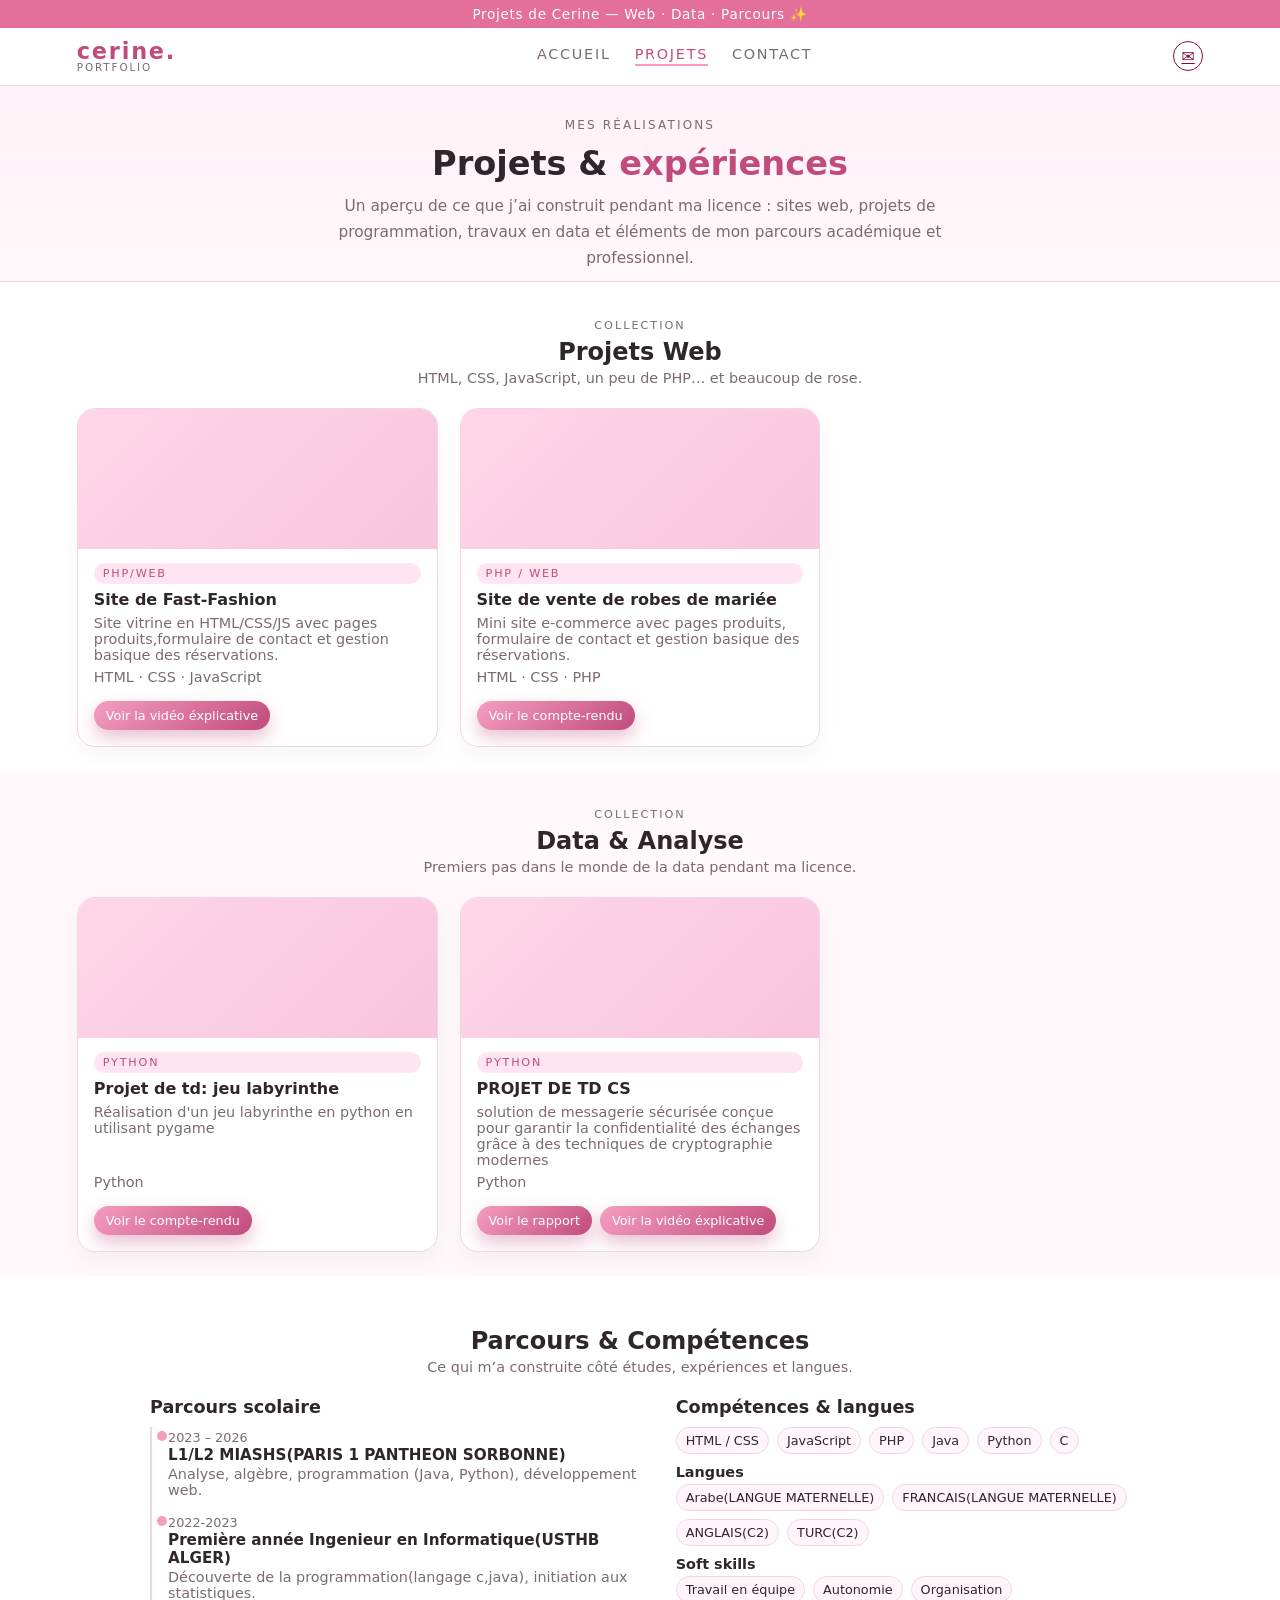
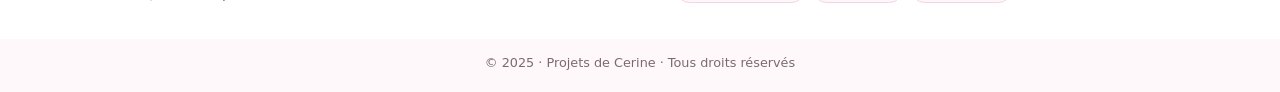
==== projets.html @ 7e81b587 "Add files via upload" ====
<!DOCTYPE html>
<html lang="fr">
<head>
    <meta charset="UTF-8">
    <title>Projets – Portfolio de Cerine</title>
    <meta name="viewport" content="width=device-width, initial-scale=1.0">
    <link rel="stylesheet" href="style.css">
</head>
<body>

    <!-- BARRE PROMO -->
    <div class="top-promo">
        <span>Projets de Cerine — Web · Data · Parcours ✨</span>
    </div>

    <!-- HEADER -->
    <header class="site-header">
        <div class="logo">
            <span class="logo-main">Cerine.</span>
            <span class="logo-sub">portfolio</span>
        </div>

        <nav class="main-nav">
            <a href="index.html">Accueil</a>
            <a href="projets.html" class="active">Projets</a>
            <a href="contact.html">Contact</a>
        </nav>

        <div class="header-icons">

            <a href="contact.html" class="icon-circle">✉️</a>
        </div>
    </header>

    <main>

        <!-- HERO PROJETS -->
        <section class="hero-projects">
            <div class="hero-projects-inner">
                <p class="hero-tagline">Mes réalisations</p>
                <h1>Projets & <span>expériences</span></h1>
                <p class="projects-intro">
                    Un aperçu de ce que j’ai construit pendant ma licence :
                    sites web, projets de programmation, travaux en data
                    et éléments de mon parcours académique et professionnel.
                </p>
            </div>
        </section>

        <!-- SECTION PROJETS WEB -->
        <section class="projects-section" id="web">
            <div class="section-header">
                <span class="section-label">Collection</span>
                <h2>Projets Web</h2>
                <p>HTML, CSS, JavaScript, un peu de PHP… et beaucoup de rose.</p>
            </div>

            <div class="projects-grid">
                <!-- Projet 1 -->
                <article class="project-card">
                     <div class="project-image project-img-1">
							<img src="img/siteFF.png" alt="Aperçu du projet - Site de vente">
					</div>
                    <div class="project-body">
                        <span class="project-pill">PHP/WEB</span>
                        <h3>Site de Fast-Fashion</h3>
                        <p>
                            Site vitrine en HTML/CSS/JS avec pages produits,formulaire de contact et gestion basique des réservations.
                        </p>
                        <p class="project-techs">HTML · CSS · JavaScript</p>
                        <div class="project-actions">
                            <a href="video/site_AMIRA_CERINE.mp4" class="btn tiny primary" target="_blank">Voir la vidéo éxplicative</a>
                        </div>
                    </div>
                </article>

                <!-- Projet 2 -->
                <article class="project-card">
                    <div class="project-image project-img-2">
						<img src="img/siteRM.png" alt="Aperçu du projet - Site de robes">
					</div>
                    <div class="project-body">
                        <span class="project-pill">PHP / Web</span>
                        <h3>Site de vente de robes de mariée</h3>
                        <p>
                            Mini site e-commerce avec pages produits, formulaire de contact
                            et gestion basique des réservations.
                        </p>
                        <p class="project-techs">HTML · CSS · PHP</p>
                        <div class="project-actions">
                            <a href="Projet_Web_TD1_MELODY_CERINE.pdf" class="btn tiny primary">Voir le compte-rendu</a>
                        </div>
                    </div>
                </article>
            </div>
        </section>

        <!-- SECTION DATA -->
        <section class="projects-section" id="data">
            <div class="section-header">
                <span class="section-label">Collection</span>
                <h2>Data & Analyse</h2>
                <p>Premiers pas dans le monde de la data pendant ma licence.</p>
            </div>

            <div class="projects-grid">
                <!-- Data 1 -->
                <article class="project-card">
                    <div class="project-image project-img-1">
							<img src="img/laby.png" alt="Aperçu du projet">
					</div>
                    <div class="project-body">
                        <span class="project-pill">Python</span>
                        <h3>Projet de td: jeu labyrinthe</h3>
                        <p>
                             Réalisation d'un jeu labyrinthe en python en utilisant pygame
                        </p>
						<p class="project-techs">Python</p>
                        <div class="project-actions">
                            <a href="Compte rendu – Jeu Python Labyrinthe de la Princesse.pdf" class="btn tiny primary">Voir le compte-rendu</a>
                        </div>
                    </div>
                </article>

                <!-- Data 2 -->
                <article class="project-card">
                    <div class="project-image project-img-1">
							<img src="img/app.png" alt="Aperçu du projet">
					</div>
                    <div class="project-body">
                        <span class="project-pill">PYTHON</span>
                        <h3>PROJET DE TD CS</h3>
                        <p>
                             solution de messagerie sécurisée conçue pour garantir la confidentialité des
échanges grâce à des techniques de cryptographie modernes
                        </p>
                        <p class="project-techs">Python</p>
                        <div class="project-actions">
                            <a href="rapport_app.pdf" class="btn tiny primary">Voir le rapport </a>
							<a href="video/vidapp.mp4" class="btn tiny primary" target="_blank">Voir la vidéo éxplicative</a>
                        </div>
                    </div>
                </article>
            </div>
        </section>

        <!-- SECTION PARCOURS & COMPÉTENCES -->
        <section class="projects-section" id="parcours">
            <div class="section-header">
                <span class="section-label"></span>
                <h2>Parcours & Compétences</h2>
                <p>Ce qui m’a construite côté études, expériences et langues.</p>
            </div>

            <div class="parcours-grid">
                <!-- Colonne parcours -->
                <div class="parcours-column">
                    <h3>Parcours scolaire</h3>
                    <ul class="timeline">
                        <li class="timeline-item">
                            <span class="timeline-date">2023 – 2026</span>
                            <h4>L1/L2 MIASHS(PARIS 1 PANTHEON SORBONNE)</h4>
                            <p>Analyse, algèbre, programmation (Java, Python), développement web.</p>
                        </li>
                        <li class="timeline-item">
                            <span class="timeline-date">2022-2023</span>
                            <h4>Première année Ingenieur en Informatique(USTHB ALGER)</h4>
                            <p>Découverte de la programmation(langage c,java), initiation aux statistiques.</p>
                        </li>
                    </ul>
                </div>

                <!-- Colonne compétences -->
                <div class="parcours-column">
                    <h3>Compétences & langues</h3>
                    <div class="skills-tags">
                        <span>HTML / CSS</span>
                        <span>JavaScript</span>
                        <span>PHP</span>
                        <span>Java</span>
                        <span>Python</span>
						<span>C</span>
                    </div>
                    <h4 class="skills-subtitle">Langues</h4>
                    <div class="skills-tags">
                        <span>Arabe(LANGUE MATERNELLE)</span>
                        <span>FRANCAIS(LANGUE MATERNELLE)</span>
                        <span>ANGLAIS(C2)</span>
						<span>TURC(C2)</span>
                    </div>
                    <h4 class="skills-subtitle">Soft skills</h4>
                    <div class="skills-tags">
                        <span>Travail en équipe</span>
                        <span>Autonomie</span>
                        <span>Organisation</span>
                    </div>
                </div>
            </div>
        </section>

    </main>

    <footer class="site-footer">
        <p>© 2025 · Projets de Cerine · Tous droits réservés</p>
    </footer>

    <script src="script.js"></script>
</body>
</html>
---- style.css ----
* {
    margin: 0;
    padding: 0;
    box-sizing: border-box;
    font-family: system-ui, -apple-system, BlinkMacSystemFont, "Segoe UI", sans-serif;
}

:root {
    --rose-fond: #fff8fb;
    --rose-soft: #fbd2e6;
    --rose-medium: #f59dc0;
    --rose-strong: #e36f9a;
    --rose-deep: #c14c7b;
    --texte-principal: #2f262b;
    --texte-secondaire: #7b6a72;
    --blanc: #ffffff;
    --gris-clair: #f5f5f7;
}

/* BODY */
body {
    background: var(--rose-fond);
    color: var(--texte-principal);
}

/* BARRE PROMO */
.top-promo {
    background: var(--rose-strong);
    color: var(--blanc);
    text-align: center;
    padding: 6px 10px;
    font-size: 0.85rem;
    letter-spacing: 0.05em;
}

/* HEADER / NAV */
.site-header {
    position: sticky;
    top: 0;
    z-index: 30;
    background: rgba(255, 255, 255, 0.96);
    backdrop-filter: blur(16px);
    border-bottom: 1px solid #f2d7e5;
    display: flex;
    align-items: center;
    justify-content: space-between;
    padding: 12px 6%;
}

/* LOGO */
.logo {
    display: flex;
    flex-direction: column;
    line-height: 1;
}

.logo-main {
    font-weight: 700;
    font-size: 1.4rem;
    text-transform: lowercase;
    letter-spacing: 0.08em;
    color: var(--rose-deep);
}

.logo-sub {
    font-size: 0.65rem;
    letter-spacing: 0.18em;
    text-transform: uppercase;
    color: var(--texte-secondaire);
}

/* NAVIGATION */
.main-nav {
    display: flex;
    gap: 24px;
}

.main-nav a {
    text-decoration: none;
    font-size: 0.9rem;
    text-transform: uppercase;
    letter-spacing: 0.12em;
    color: var(--texte-secondaire);
    position: relative;
    padding-bottom: 4px;
}

.main-nav a::after {
    content: "";
    position: absolute;
    left: 0;
    bottom: 0;
    height: 2px;
    width: 0;
    background: var(--rose-medium);
    transition: width 0.25s;
}

.main-nav a:hover::after,
.main-nav a.active::after {
    width: 100%;
}

.main-nav a.active {
    color: var(--rose-deep);
}

/* ICONES + LANGUES */
.header-icons {
    display: flex;
    align-items: center;
    gap: 8px;
}

.lang-btn {
    border: none;
    border-radius: 999px;
    padding: 4px 10px;
    font-size: 0.75rem;
    cursor: pointer;
    background: var(--rose-soft);
    color: var(--texte-principal);
}

.lang-btn.ghost {
    background: transparent;
    border: 1px solid var(--rose-soft);
}

.icon-circle {
    width: 30px;
    height: 30px;
    border-radius:50%;
    border: 1px solid var(--rose-deep);
	color:var(--rose-deep);
    display:flex;
    align-items: center;
    justify-content: center;
	color:#850e35;
	border-color: #850e35;
}

/* SECTION HERO (GRAND VISUEL) */
.hero {
    position: relative;
    min-height: 70vh;
    display: flex;
    align-items: center;
    justify-content: flex-start;
    padding: 40px 6% 32px;
    background-image:
        linear-gradient(to bottom, rgba(255, 248, 251, 0.4), rgba(255, 248, 251, 1))
    background-position: center;
    background-size: cover;
}

.hero-overlay {
    position: absolute;
    inset: 0;
    background: linear-gradient(
        to right,
        rgba(255, 248, 251, 0.95),
        rgba(255, 248, 251, 0.88),
        rgba(255, 248, 251, 0.3)
    );
}

/* CONTENU HERO */
.hero-content {
    position: relative;
    max-width: 520px;
    z-index: 1;
}

.hero-tagline {
    font-size: 0.75rem;
    text-transform: uppercase;
    letter-spacing: 0.18em;
    color: var(--texte-secondaire);
    margin-bottom: 12px;
}

.hero h1 {
    font-size: 2.4rem;
    line-height: 1.2;
    margin-bottom: 12px;
    color: var(--texte-principal);
    font-weight: 600;
}

.hero h1 span {
    color: var(--rose-deep);
}

.hero-text {
    font-size: 0.98rem;
    line-height: 1.7;
    color: var(--texte-secondaire);
    margin-bottom: 20px;
}

/* BOUTONS */
.hero-buttons {
    display: flex;
    flex-wrap: wrap;
    gap: 12px;
    margin-bottom: 10px;
    transform: scale(1.05);
}

.btn {
    display: inline-block;
    padding: 10px 18px;
    border-radius: 999px;
    font-size: 0.9rem;
    text-decoration: none;
    cursor: pointer;
    transition: transform 0.15s ease, box-shadow 0.15s ease, background 0.15s ease;
}

.btn.primary {
    background: linear-gradient(135deg, var(--rose-medium), var(--rose-deep));
    color: var(--blanc);
    box-shadow: 0 8px 18px rgba(193, 76, 123, 0.35);
}

.btn.outline {
    background: transparent;
    border: 1px solid var(--rose-medium);
    color: var(--rose-deep);
}

.btn:hover {
    transform: translateY(-1px);
    box-shadow: 0 10px 22px rgba(0, 0, 0, 0.12);
}

/* SECTION COLLECTIONS */
.collections {
    padding: 40px 6% 32px;
    text-align: center;
}

.collections h2 {
    font-size: 1.6rem;
    margin-bottom: 6px;
    color: var(--texte-principal);
}

.collections-sub {
    font-size: 0.95rem;
    color: var(--texte-secondaire);
    margin-bottom: 26px;
}

/* GRID DE CARTES */
.collections-grid {
    display: grid;
    grid-template-columns: repeat(3, minmax(0, 1fr));
    gap: 22px;
}

.collection-card {
    background: var(--blanc);
    border-radius: 18px;
    overflow: hidden;
    text-decoration: none;
    color: inherit;
    border: 1px solid #f1d5e3;
    box-shadow: 0 10px 22px rgba(0, 0, 0, 0.04);
    transition: transform 0.18s ease, box-shadow 0.18s ease;
}

.collection-card:hover {
    transform: translateY(-4px);
    box-shadow: 0 14px 28px rgba(0, 0, 0, 0.08);
}

/* IMAGE*/
.collection-image {
    height: 190px;
    background-size: cover;
    background-position: center;
}

.collection-web {
    background-image: linear-gradient(135deg, #ffe4f2, #fbd2e6);
}

.collection-data {
    background-image: linear-gradient(135deg, #fbd2e6, #f9c0e1);
}

.collection-parcours {
    background-image: linear-gradient(135deg, #ffeef6, #fbd2e6);
}

.collection-info {
    padding: 14px 16px 16px;
    text-align: left;
}

.collection-title {
    display: block;
    font-weight: 600;
    margin-bottom: 4px;
    font-size: 1rem;
}

.collection-tag {
    font-size: 0.85rem;
    color: var(--texte-secondaire);
}

/* STRIP ABOUT */
.about-strip {
    background: var(--blanc);
    padding: 26px 6% 30px;
    border-top: 1px solid #f1d5e3;
    border-bottom: 1px solid #f1d5e3;
}

.about-inner {
    max-width: 760px;
    margin: 0 auto;
    text-align: center;
}

.about-inner h3 {
    font-size: 1.25rem;
    margin-bottom: 8px;
    color: var(--rose-deep);
}

.about-inner p {
    font-size: 0.95rem;
    color: var(--texte-secondaire);
    line-height: 1.7;
}

/* FOOTER */
.site-footer {
    text-align: center;
    font-size: 0.8rem;
    color: var(--texte-secondaire);
    padding: 16px 10px 22px;
}

/* RESPONSIVE */
@media (max-width: 900px) {
    .main-nav {
        display: none;
    }

    .hero {
        padding-top: 30px;
    }

    .hero h1 {
        font-size: 2rem;
    }

    .collections-grid {
        grid-template-columns: 1fr 1fr;
    }
}

@media (max-width: 650px) {
    .site-header {
        padding-inline: 4%;
    }

    .hero {
        background-position: top;
        min-height: 60vh;
    }

    .collections-grid {
        grid-template-columns: 1fr;
    }

    .collections {
        padding-inline: 4%;
    }
}
/* ===== PAGE PROJETS ===== */

.hero-projects {
    padding: 32px 6% 10px;
    background: linear-gradient(to bottom, #fff1f7, #fff8fb);
    border-bottom: 1px solid #f1d5e3;
}

.hero-projects-inner {
    max-width: 640px;
    margin: 0 auto;
    text-align: center;
}

.hero-projects-inner h1 {
    font-size: 2.1rem;
    margin-bottom: 10px;
    color: var(--texte-principal);
}

.hero-projects-inner h1 span {
    color: var(--rose-deep);
}

.projects-intro {
    font-size: 0.96rem;
    color: var(--texte-secondaire);
    line-height: 1.7;
}

/* Sections de projets */
.projects-section {
    padding: 32px 6% 24px;
    background: var(--rose-fond);
}

.projects-section:nth-of-type(even) {
    background: var(--blanc);
}

.section-header {
    text-align: center;
    max-width: 620px;
    margin: 0 auto 22px;
}

.section-label {
    display: inline-block;
    font-size: 0.7rem;
    text-transform: uppercase;
    letter-spacing: 0.18em;
    color: var(--texte-secondaire);
    margin-bottom: 6px;
}

.section-header h2 {
    font-size: 1.5rem;
    margin-bottom: 4px;
    color: var(--texte-principal);
}

.section-header p {
    font-size: 0.9rem;
    color: var(--texte-secondaire);
}

/* Grid de cartes projets */
.projects-grid {
    display: grid;
    grid-template-columns: repeat(3, minmax(0, 1fr));
    gap: 22px;
}

.project-card {
    background: var(--blanc);
    border-radius: 18px;
    border: 1px solid #f1d5e3;
    overflow: hidden;
    box-shadow: 0 10px 22px rgba(0, 0, 0, 0.04);
    display: flex;
    flex-direction: column;
}

.project-image {
    height: 140px;
    background-size: cover;
    background-position: center;
}

/* Dégradés placeholder */
.project-img-1 {
    background-image: linear-gradient(135deg, #ffe4f2, #fbd2e6);
}
.project-img-2 {
    background-image: linear-gradient(135deg, #fbd2e6, #f9c0e1);
}
.project-img-3 {
    background-image: linear-gradient(135deg, #ffeef6, #ffe4f2);
}
.project-img-data-1 {
    background-image: linear-gradient(135deg, #e8f1ff, #fbd2e6);
}
.project-img-data-2 {
    background-image: linear-gradient(135deg, #fdf2ff, #fbd2e6);
}

.project-body {
    padding: 14px 16px 16px;
    flex: 1;
    display: flex;
    flex-direction: column;
}

.project-pill {
    display: inline-block;
    font-size: 0.7rem;
    text-transform: uppercase;
    letter-spacing: 0.16em;
    color: var(--rose-deep);
    background: #ffe4f2;
    padding: 4px 9px;
    border-radius: 999px;
    margin-bottom: 6px;
}

.project-body h3 {
    font-size: 1rem;
    margin-bottom: 6px;
}

.project-body p {
    font-size: 0.9rem;
    color: var(--texte-secondaire);
    margin-bottom: 6px;
}

.project-techs {
    font-size: 0.8rem;
    color: var(--rose-deep);
    margin-top: auto;
}

.project-actions {
    display: flex;
    flex-wrap: wrap;
    gap: 8px;
    margin-top: 10px;
}

/* version mini des boutons */
.btn.tiny {
    padding: 7px 12px;
    font-size: 0.8rem;
}

/* Parcours & compétences */
.parcours-grid {
    display: grid;
    grid-template-columns: 1.1fr 1fr;
    gap: 26px;
    max-width: 980px;
    margin: 0 auto;
}

.parcours-column h3 {
    font-size: 1.1rem;
    margin-bottom: 10px;
    color: var(--texte-principal);
}

/* Timeline */
.timeline {
    list-style: none;
    border-left: 2px solid #f1d5e3;
    padding-left: 16px;
}

.timeline-item {
    position: relative;
    margin-bottom: 14px;
}

.timeline-item::before {
    content: "";
    position: absolute;
    left: -11px;
    top: 4px;
    width: 10px;
    height: 10px;
    border-radius: 999px;
    background: var(--rose-medium);
}

.timeline-date {
    font-size: 0.8rem;
    color: var(--texte-secondaire);
}

.timeline-item h4 {
    font-size: 0.95rem;
    margin-bottom: 2px;
    color: var(--texte-principal);
}

.timeline-item p {
    font-size: 0.9rem;
    color: var(--texte-secondaire);
}

/* Skills tags */
.skills-tags {
    display: flex;
    flex-wrap: wrap;
    gap: 8px;
    margin-bottom: 10px;
}

.skills-tags span {
    font-size: 0.8rem;
    padding: 5px 9px;
    border-radius: 999px;
    background: #fff5fb;
    border: 1px solid #f1d5e3;
}

.skills-subtitle {
    font-size: 0.9rem;
    margin: 8px 0 4px;
    color: var(--texte-principal);
}

/* Responsive pour la page projets */
@media (max-width: 900px) {
    .projects-grid {
        grid-template-columns: 1fr 1fr;
    }

    .parcours-grid {
        grid-template-columns: 1fr;
    }
}

@media (max-width: 650px) {
    .projects-section {
        padding-inline: 4%;
    }

    .projects-grid {
        grid-template-columns: 1fr;
    }
}
/* ===== PAGE VEILLE TECHNO ===== */

.hero-veille {
    padding: 32px 6% 18px;
    background: linear-gradient(to bottom, #fff1f7, #fff8fb);
    border-bottom: 1px solid #f1d5e3;
}

.hero-veille-inner {
    max-width: 680px;
    margin: 0 auto;
    text-align: center;
}

.hero-veille-inner h1 {
    font-size: 2.1rem;
    margin-bottom: 10px;
    color: var(--texte-principal);
}

.hero-veille-inner h1 span {
    color: var(--rose-deep);
}

.veille-tags-main {
    margin-top: 14px;
    display: flex;
    flex-wrap: wrap;
    justify-content: center;
    gap: 8px;
}

.veille-tags-main span {
    font-size: 0.8rem;
    padding: 5px 10px;
    border-radius: 999px;
    background: #fff5fb;
    border: 1px solid #f1d5e3;
}

/* Sections */
.veille-section {
    padding: 30px 6% 24px;
    background: var(--rose-fond);
}

.veille-section:nth-of-type(even) {
    background: var(--blanc);
}

/* Grids */
.veille-grid {
    display: grid;
    gap: 22px;
    margin-top: 8px;
}

.themes-grid {
    grid-template-columns: repeat(3, minmax(0, 1fr));
}

.articles-grid {
    grid-template-columns: repeat(4, minmax(0, 1fr));
}

/* Cartes de thème */
.veille-card {
    background: var(--blanc);
    border-radius: 18px;
    border: 1px solid #f1d5e3;
    padding: 16px 16px 18px;
    box-shadow: 0 10px 22px rgba(0, 0, 0, 0.04);
}

.veille-card h3 {
    font-size: 1rem;
    margin-bottom: 6px;
    color: var(--texte-principal);
}

.veille-card p {
    font-size: 0.9rem;
    color: var(--texte-secondaire);
    margin-bottom: 8px;
}

/* Listes veille */
.veille-list {
    list-style: none;
    font-size: 0.88rem;
    color: var(--texte-secondaire);
}

.veille-list li {
    margin-bottom: 4px;
    position: relative;
    padding-left: 14px;
}

.veille-list li::before {
    content: "•";
    position: absolute;
    left: 2px;
    color: var(--rose-deep);
}

/* Cartes articles */
.veille-article-card {
    background: var(--blanc);
    border-radius: 16px;
    border: 1px solid #f1d5e3;
    padding: 14px 14px 16px;
    box-shadow: 0 10px 22px rgba(0, 0, 0, 0.04);
}

.article-tag {
    display: inline-block;
    font-size: 0.7rem;
    text-transform: uppercase;
    letter-spacing: 0.16em;
    color: var(--rose-deep);
    background: #ffe4f2;
    padding: 4px 8px;
    border-radius: 999px;
    margin-bottom: 6px;
}

.veille-article-card h3 {
    font-size: 0.98rem;
    margin-bottom: 4px;
}

.article-meta {
    font-size: 0.8rem;
    color: var(--texte-secondaire);
    margin-bottom: 6px;
}

.article-text {
    font-size: 0.88rem;
    color: var(--texte-secondaire);
    margin-bottom: 6px;
}

.article-link {
    font-size: 0.82rem;
    color: var(--rose-deep);
}

/* Méthodologie */
.veille-method-grid {
    display: grid;
    grid-template-columns: repeat(3, minmax(0, 1fr));
    gap: 22px;
    margin-top: 8px;
}

.veille-method-card {
    background: var(--blanc);
    border-radius: 18px;
    border: 1px solid #f1d5e3;
    padding: 16px 16px 18px;
    box-shadow: 0 10px 22px rgba(0, 0, 0, 0.04);
}

.veille-method-card h3 {
    font-size: 1rem;
    margin-bottom: 8px;
}

/* Responsive veille */
@media (max-width: 1000px) {
    .themes-grid {
        grid-template-columns: 1fr 1fr;
    }

    .articles-grid {
        grid-template-columns: 1fr 1fr;
    }

    .veille-method-grid {
        grid-template-columns: 1fr 1fr;
    }
}

@media (max-width: 650px) {
    .veille-section {
        padding-inline: 4%;
    }

    .themes-grid,
    .articles-grid,
    .veille-method-grid {
        grid-template-columns: 1fr;
    }
}
/* ===== PAGE CONTACT ===== */

.hero-contact {
    padding: 32px 6% 18px;
    background: linear-gradient(to bottom, #fff1f7, #fff8fb);
    border-bottom: 1px solid #f1d5e3;
}

.hero-contact-inner {
    max-width: 620px;
    margin: 0 auto;
    text-align: center;
}

.hero-contact-inner h1 {
    font-size: 2.1rem;
    margin-bottom: 10px;
    color: var(--texte-principal);
}

.hero-contact-inner h1 span {
    color: var(--rose-deep);
}

/* Section formulaire */

.contact-section {
    padding: 30px 6% 40px;
    background: var(--rose-fond);
}

.contact-wrapper {
    max-width: 1000px;
    margin: 0 auto;
    display: grid;
    grid-template-columns: 0.9fr 1.1fr;
    gap: 26px;
}

/* Colonne infos */

.contact-info {
    background: var(--blanc);
    border-radius: 20px;
    border: 1px solid #f1d5e3;
    padding: 18px 18px 20px;
    box-shadow: 0 10px 22px rgba(0, 0, 0, 0.04);
}

.contact-info h2 {
    font-size: 1.1rem;
    margin-bottom: 8px;
    color: var(--rose-deep);
}

.contact-info p {
    font-size: 0.9rem;
    color: var(--texte-secondaire);
    margin-bottom: 6px;
}

.contact-info ul {
    list-style: none;
    margin-top: 6px;
    margin-bottom: 10px;
    font-size: 0.9rem;
    color: var(--texte-secondaire);
}

.contact-info li {
    margin-bottom: 4px;
    padding-left: 14px;
    position: relative;
}

.contact-info li::before {
    content: "•";
    position: absolute;
    left: 2px;
    color: var(--rose-deep);
}

.contact-details p {
    font-size: 0.9rem;
    color: var(--texte-secondaire);
    margin-bottom: 4px;
}

.contact-details span {
    font-weight: 600;
    color: var(--texte-principal);
}

/* Colonne formulaire */

.contact-form {
    background: var(--blanc);
    border-radius: 20px;
    border: 1px solid #f1d5e3;
    padding: 18px 18px 20px;
    box-shadow: 0 10px 22px rgba(0, 0, 0, 0.05);
}

.contact-form h2 {
    font-size: 1.1rem;
    margin-bottom: 10px;
    color: var(--rose-deep);
}

/* Champs */

.field-row {
    display: flex;
    gap: 12px;
    flex-wrap: wrap;
}

.field-group {
    margin-bottom: 10px;
    width: 100%;
}

.field-row .field-group {
    flex: 1 1 150px;
}

.field-group label {
    display: block;
    font-size: 0.85rem;
    margin-bottom: 3px;
    color: var(--texte-principal);
}

.field-group input,
.field-group select,
.field-group textarea {
    width: 100%;
    padding: 8px 10px;
    border-radius: 10px;
    border: 1px solid #ebd3e3;
    font-size: 0.9rem;
    outline: none;
    background: #fffdfd;
}

.field-group textarea {
    resize: vertical;
    min-height: 110px;
}

.field-group input:focus,
.field-group select:focus,
.field-group textarea:focus {
    border-color: var(--rose-medium);
    box-shadow: 0 0 0 2px rgba(245, 157, 192, 0.25);
}

/* Bouton & note */

.contact-submit {
    margin-top: 4px;
}

.contact-note {
    margin-top: 6px;
    font-size: 0.8rem;
    color: var(--texte-secondaire);
}

/* Responsive contact */

@media (max-width: 900px) {
    .contact-wrapper {
        grid-template-columns: 1fr;
    }
}

@media (max-width: 650px) {
    .contact-section {
        padding-inline: 4%;
    }
}
/*MODIFICATION DU TEXTE DE PRESENTATION GAUCHE-->TOUTE LA SURFACE*/
.hero {
    display: block;
    padding: 40px 6%;
}
.hero-content.hero-full {
    max-width: none;
    margin: 0;
}
/* Image du projet2*/
.project-image {
    position: relative;
    overflow: hidden;
}

/* L’image est invisible au départ */
.project-image img {
    width: 100%;
    height: 100%;
    object-fit: cover;
    opacity: 0;
    transform: scale(1.1);
    transition: all 0.5s ease;
}

/* Apparition douce quand on survole */
.project-image:hover img {
    opacity: 1;
    transform: scale(1);
}

/* Garder le fond d'origine */
.project-img-2 {
    background: linear-gradient(135deg, #ffd6e8, #f7c5dd);
}
.project-img-1 {
    background: linear-gradient(135deg, #ffd6e8, #f7c5dd);
}
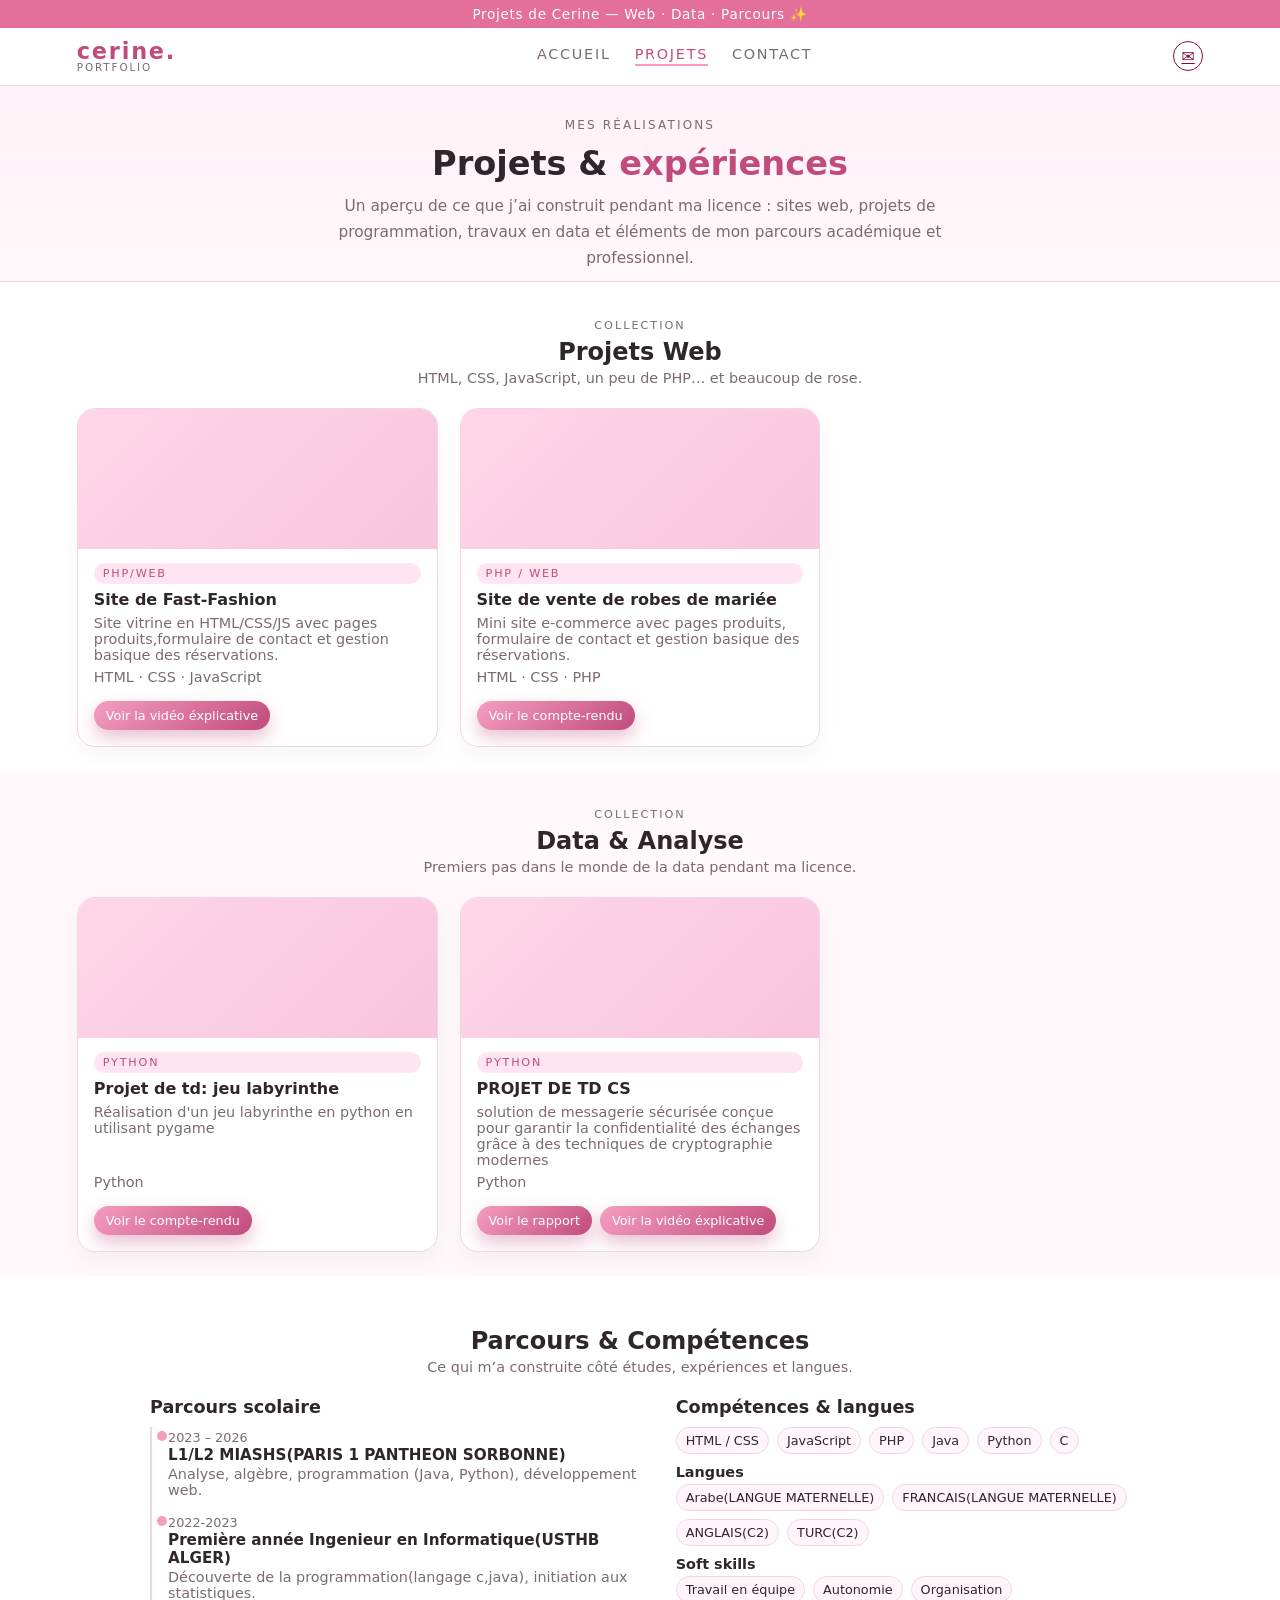
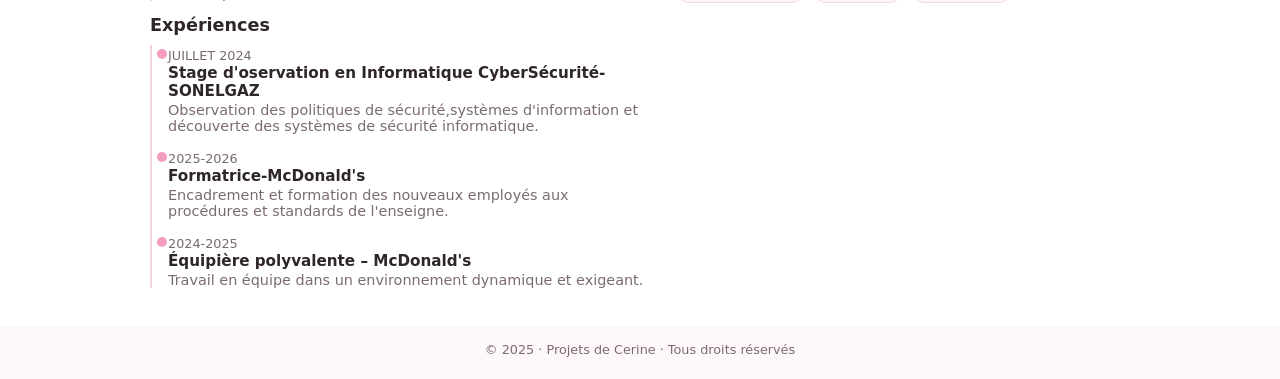
==== commit 8e58acd1: "projet modif" ====
--- a/projets.html
+++ b/projets.html
@@ -168,6 +168,24 @@
                             <p>Découverte de la programmation(langage c,java), initiation aux statistiques.</p>
                         </li>
                     </ul>
+					<h3>Expériences</h3>
+					<ul class="timeline">
+						<li class="timeline-item">
+							<span class="timeline-date">JUILLET 2024</span>
+							<h4>Stage d'oservation en Informatique CyberSécurité-SONELGAZ</h4>
+							<p>Observation des politiques de sécurité,systèmes d'information et découverte des systèmes de sécurité informatique.</p>
+						</li>
+						<li class="timeline-item">
+							<span class="timeline-date">2025-2026</span>
+							<h4>Formatrice-McDonald's</h4>
+							<p>Encadrement et formation des nouveaux employés aux procédures et standards de l'enseigne.</p>
+						</li>
+						<li class="timeline-item">
+							<span class="timeline-date">2024-2025</span>
+							<h4>Équipière polyvalente – McDonald's</h4>
+							<p>Travail en équipe dans un environnement dynamique et exigeant.</p>
+						</li>
+                    </ul>    
                 </div>
 
                 <!-- Colonne compétences -->
